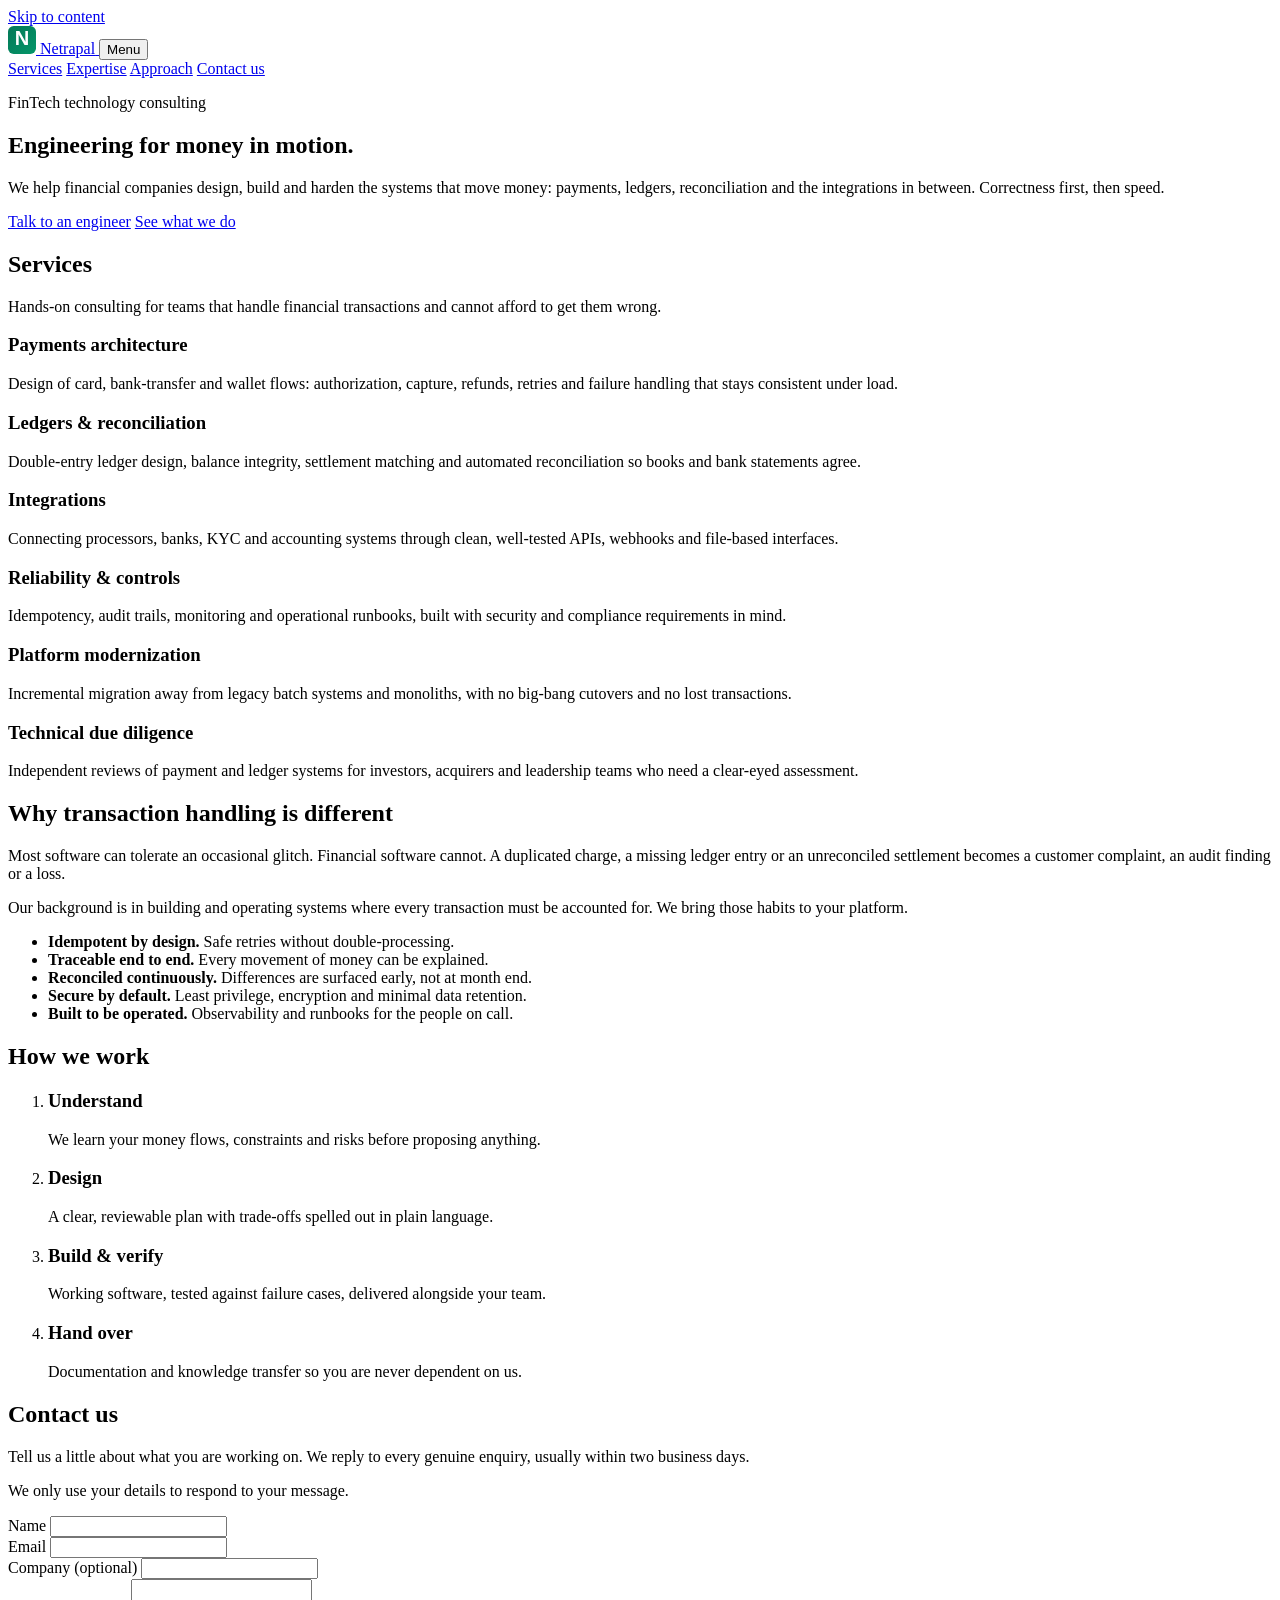
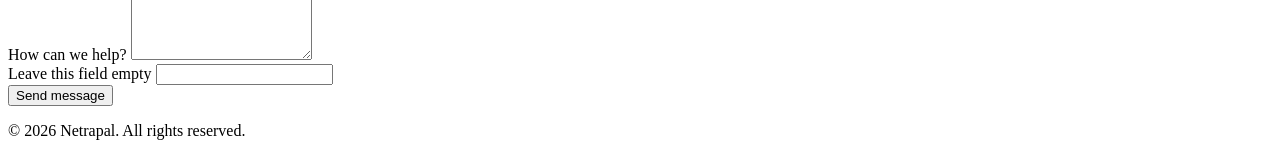
==== test/index.html @ bee2fdae "Claude gen site for desktop & mobile" ====
<!DOCTYPE html>
<html lang="en">
<head>
<meta charset="utf-8">
<meta name="viewport" content="width=device-width, initial-scale=1">
<title>Netrapal | FinTech Consulting for Payments &amp; Financial Transactions</title>
<meta name="description" content="Technology consulting for payments, ledgers and financial platforms. We design, build and harden systems that move money correctly.">
<meta name="theme-color" content="#0b2545">
<meta name="referrer" content="strict-origin-when-cross-origin">
<meta http-equiv="Content-Security-Policy" content="default-src 'none'; script-src 'self' https://challenges.cloudflare.com; style-src 'self'; img-src 'self' data:; connect-src 'self' https://challenges.cloudflare.com; frame-src https://challenges.cloudflare.com; form-action 'self'; base-uri 'self'">
<link rel="icon" href="/favicon.ico" sizes="32x32">
<link rel="icon" href="/favicon.svg" type="image/svg+xml">
<link rel="stylesheet" href="/styles.css">
<script src="/main.js" defer></script>
</head>
<body>
<a class="skip" href="#main">Skip to content</a>

<header class="site-header">
  <div class="container bar">
    <a class="brand" href="/" aria-label="Netrapal home">
      <img src="/favicon.svg" alt="" width="28" height="28">
      <span>Netrapal</span>
    </a>
    <button class="nav-toggle" type="button" aria-expanded="false" aria-controls="nav">Menu</button>
    <nav id="nav" class="nav" aria-label="Main">
      <a href="#services">Services</a>
      <a href="#expertise">Expertise</a>
      <a href="#approach">Approach</a>
      <a class="btn btn-small" href="#contact">Contact us</a>
    </nav>
  </div>
</header>

<main id="main">

  <section class="hero">
    <div class="container">
      <p class="eyebrow">FinTech technology consulting</p>
      <h1>Engineering for money in motion.</h1>
      <p class="lead">We help financial companies design, build and harden the systems that move money: payments, ledgers, reconciliation and the integrations in between. Correctness first, then speed.</p>
      <p class="cta-row">
        <a class="btn" href="#contact">Talk to an engineer</a>
        <a class="btn btn-ghost" href="#services">See what we do</a>
      </p>
    </div>
  </section>

  <section id="services" class="section">
    <div class="container">
      <h2>Services</h2>
      <p class="section-intro">Hands-on consulting for teams that handle financial transactions and cannot afford to get them wrong.</p>
      <div class="grid">
        <article class="card">
          <h3>Payments architecture</h3>
          <p>Design of card, bank-transfer and wallet flows: authorization, capture, refunds, retries and failure handling that stays consistent under load.</p>
        </article>
        <article class="card">
          <h3>Ledgers &amp; reconciliation</h3>
          <p>Double-entry ledger design, balance integrity, settlement matching and automated reconciliation so books and bank statements agree.</p>
        </article>
        <article class="card">
          <h3>Integrations</h3>
          <p>Connecting processors, banks, KYC and accounting systems through clean, well-tested APIs, webhooks and file-based interfaces.</p>
        </article>
        <article class="card">
          <h3>Reliability &amp; controls</h3>
          <p>Idempotency, audit trails, monitoring and operational runbooks, built with security and compliance requirements in mind.</p>
        </article>
        <article class="card">
          <h3>Platform modernization</h3>
          <p>Incremental migration away from legacy batch systems and monoliths, with no big-bang cutovers and no lost transactions.</p>
        </article>
        <article class="card">
          <h3>Technical due diligence</h3>
          <p>Independent reviews of payment and ledger systems for investors, acquirers and leadership teams who need a clear-eyed assessment.</p>
        </article>
      </div>
    </div>
  </section>

  <section id="expertise" class="section alt">
    <div class="container split">
      <div>
        <h2>Why transaction handling is different</h2>
        <p>Most software can tolerate an occasional glitch. Financial software cannot. A duplicated charge, a missing ledger entry or an unreconciled settlement becomes a customer complaint, an audit finding or a loss.</p>
        <p>Our background is in building and operating systems where every transaction must be accounted for. We bring those habits to your platform.</p>
      </div>
      <ul class="checks">
        <li><strong>Idempotent by design.</strong> Safe retries without double-processing.</li>
        <li><strong>Traceable end to end.</strong> Every movement of money can be explained.</li>
        <li><strong>Reconciled continuously.</strong> Differences are surfaced early, not at month end.</li>
        <li><strong>Secure by default.</strong> Least privilege, encryption and minimal data retention.</li>
        <li><strong>Built to be operated.</strong> Observability and runbooks for the people on call.</li>
      </ul>
    </div>
  </section>

  <section id="approach" class="section">
    <div class="container">
      <h2>How we work</h2>
      <ol class="steps">
        <li><h3>Understand</h3><p>We learn your money flows, constraints and risks before proposing anything.</p></li>
        <li><h3>Design</h3><p>A clear, reviewable plan with trade-offs spelled out in plain language.</p></li>
        <li><h3>Build &amp; verify</h3><p>Working software, tested against failure cases, delivered alongside your team.</p></li>
        <li><h3>Hand over</h3><p>Documentation and knowledge transfer so you are never dependent on us.</p></li>
      </ol>
    </div>
  </section>

  <section id="contact" class="section alt">
    <div class="container contact">
      <div>
        <h2>Contact us</h2>
        <p>Tell us a little about what you are working on. We reply to every genuine enquiry, usually within two business days.</p>
        <p class="muted">We only use your details to respond to your message.</p>
      </div>

      <form id="contact-form" class="form" action="/api/contact" method="post" novalidate>
        <div class="field">
          <label for="name">Name</label>
          <input id="name" name="name" type="text" autocomplete="name" maxlength="100" required>
        </div>
        <div class="field">
          <label for="email">Email</label>
          <input id="email" name="email" type="email" autocomplete="email" maxlength="254" required>
        </div>
        <div class="field">
          <label for="company">Company <span class="muted">(optional)</span></label>
          <input id="company" name="company" type="text" autocomplete="organization" maxlength="120">
        </div>
        <div class="field">
          <label for="message">How can we help?</label>
          <textarea id="message" name="message" rows="5" maxlength="4000" required></textarea>
        </div>

        <!-- Honeypot: hidden from people, tempting to bots -->
        <div class="hp" aria-hidden="true">
          <label for="website">Leave this field empty</label>
          <input id="website" name="website" type="text" tabindex="-1" autocomplete="off">
        </div>

        <!-- Turnstile loads on demand when the form is near the viewport.
             Replace the site key below with your own (see README). -->
        <div id="turnstile" data-sitekey="REPLACE_WITH_TURNSTILE_SITE_KEY"></div>

        <button class="btn" type="submit">Send message</button>
        <p id="form-status" class="status" role="status" aria-live="polite"></p>
        <noscript><p class="status error">The contact form needs JavaScript enabled. Please enable it and reload this page.</p></noscript>
      </form>
    </div>
  </section>

</main>

<footer class="site-footer">
  <div class="container">
    <p>&copy; <span id="year">2026</span> Netrapal. All rights reserved.</p>
  </div>
</footer>
</body>
</html>
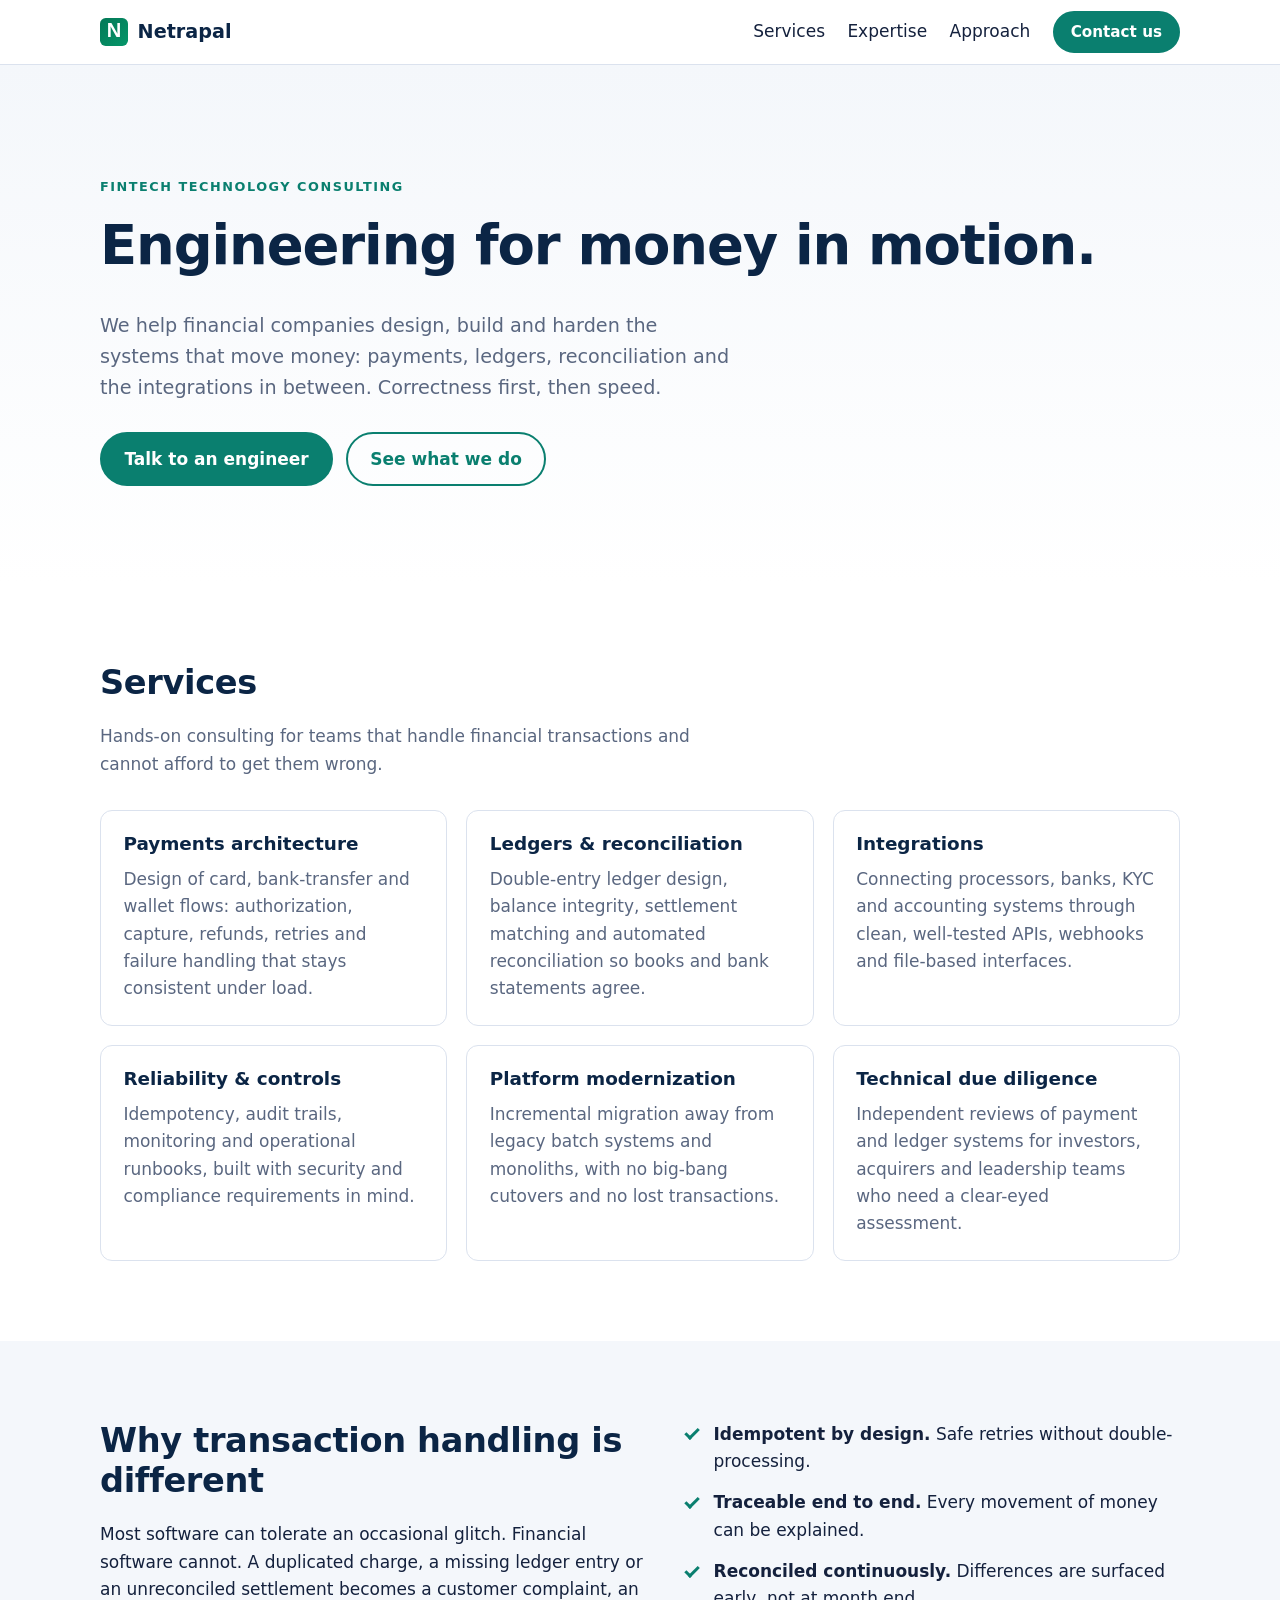
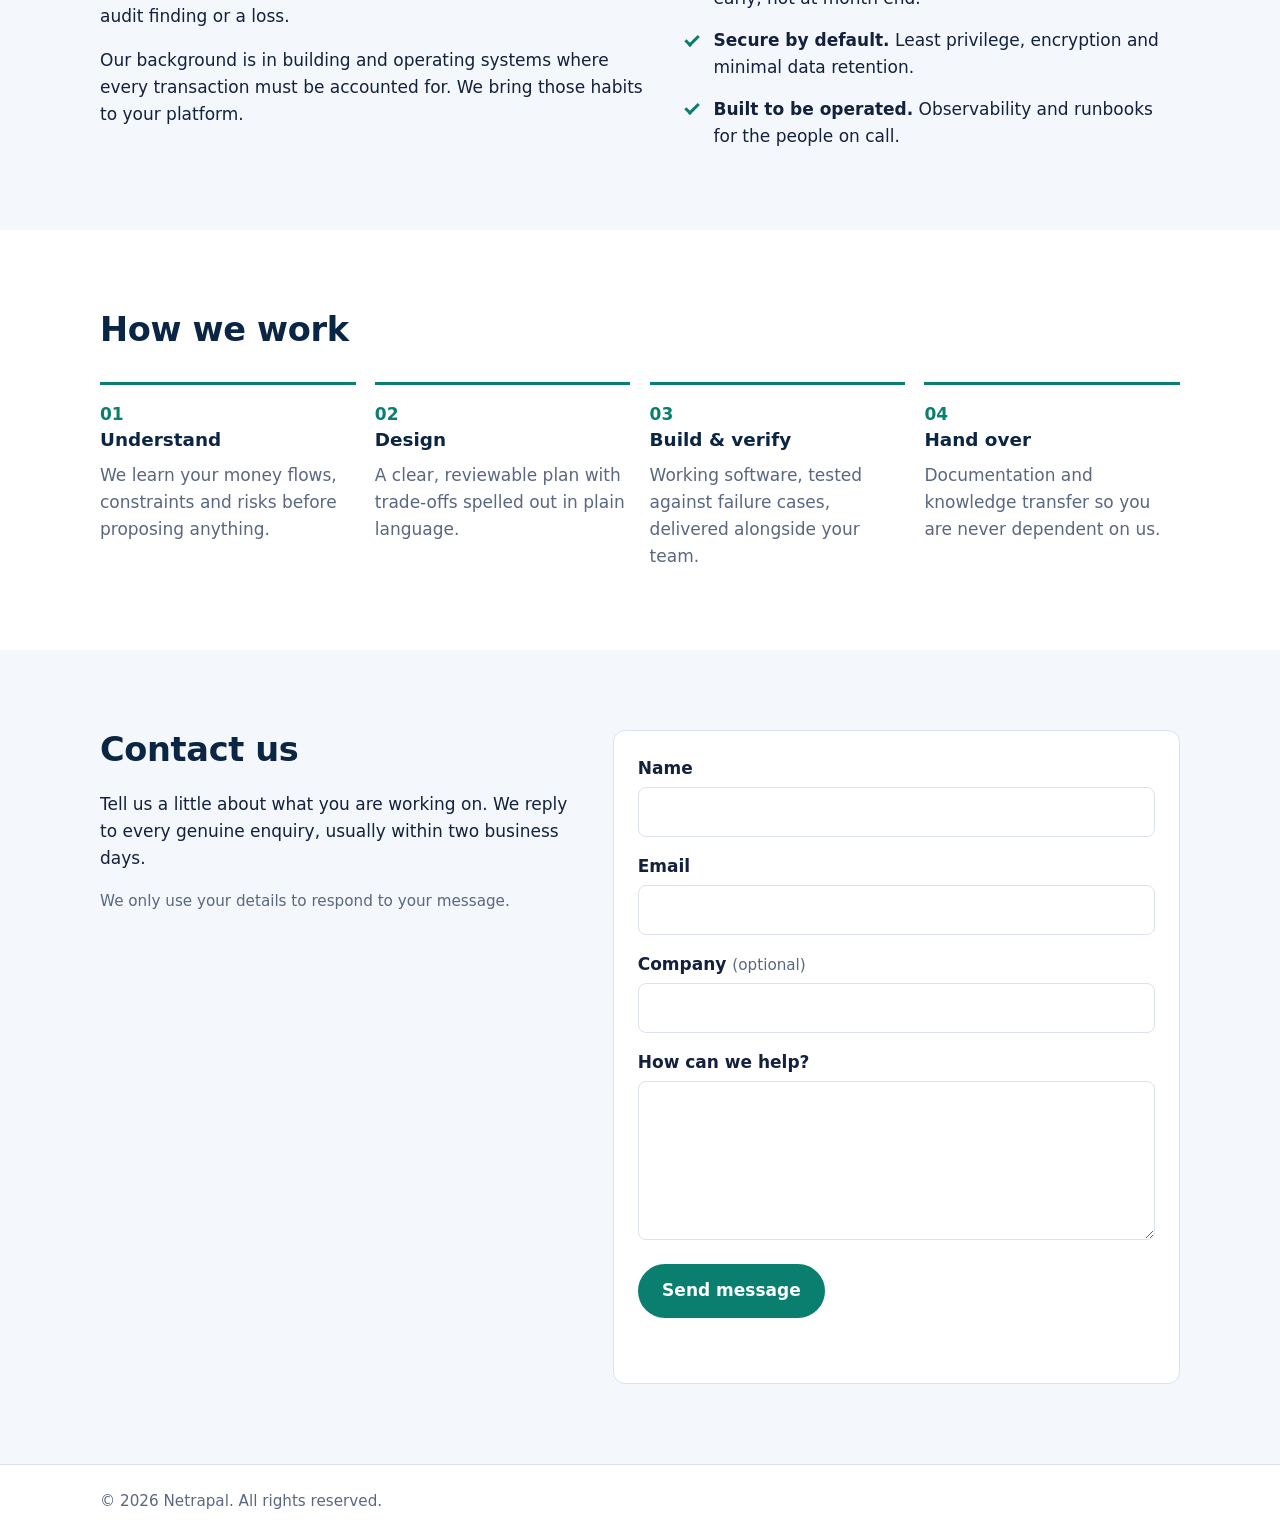
==== commit 32cf09ca: "Change to relative path" ====
--- a/test/index.html
+++ b/test/index.html
@@ -8,10 +8,10 @@
 <meta name="theme-color" content="#0b2545">
 <meta name="referrer" content="strict-origin-when-cross-origin">
 <meta http-equiv="Content-Security-Policy" content="default-src 'none'; script-src 'self' https://challenges.cloudflare.com; style-src 'self'; img-src 'self' data:; connect-src 'self' https://challenges.cloudflare.com; frame-src https://challenges.cloudflare.com; form-action 'self'; base-uri 'self'">
-<link rel="icon" href="/favicon.ico" sizes="32x32">
-<link rel="icon" href="/favicon.svg" type="image/svg+xml">
-<link rel="stylesheet" href="/styles.css">
-<script src="/main.js" defer></script>
+<link rel="icon" href="./favicon.ico" sizes="32x32">
+<link rel="icon" href="./favicon.svg" type="image/svg+xml">
+<link rel="stylesheet" href="./styles.css">
+<script src="./main.js" defer></script>
 </head>
 <body>
 <a class="skip" href="#main">Skip to content</a>
--- a/test/styles.css
+++ b/test/styles.css
@@ -0,0 +1,184 @@
+/* Netrapal: single stylesheet, system fonts, no external resources */
+
+:root {
+  --bg: #ffffff;
+  --bg-alt: #f4f7fb;
+  --text: #14213d;
+  --muted: #5a6780;
+  --border: #dbe2ee;
+  --brand: #0b2545;
+  --accent: #0a7f6f;
+  --accent-hover: #086658;
+  --on-accent: #ffffff;
+  --card: #ffffff;
+  --danger: #b3261e;
+  --radius: 12px;
+  --max: 1080px;
+}
+
+@media (prefers-color-scheme: dark) {
+  :root {
+    --bg: #0b1220;
+    --bg-alt: #101a2e;
+    --text: #e8edf7;
+    --muted: #9aa8c2;
+    --border: #243250;
+    --brand: #e8edf7;
+    --accent: #2bc4ad;
+    --accent-hover: #4fd8c3;
+    --on-accent: #06201b;
+    --card: #121d33;
+    --danger: #ff8a80;
+  }
+}
+
+*, *::before, *::after { box-sizing: border-box; }
+
+html { scroll-behavior: smooth; scroll-padding-top: 72px; }
+
+body {
+  margin: 0;
+  font-family: system-ui, -apple-system, "Segoe UI", Roboto, "Helvetica Neue", Arial, sans-serif;
+  font-size: 1.0625rem;
+  line-height: 1.6;
+  color: var(--text);
+  background: var(--bg);
+  -webkit-text-size-adjust: 100%;
+}
+
+img { max-width: 100%; height: auto; }
+
+h1, h2, h3 { line-height: 1.2; margin: 0 0 .6em; color: var(--brand); }
+h1 { font-size: clamp(2rem, 5vw + .5rem, 3.4rem); letter-spacing: -0.02em; }
+h2 { font-size: clamp(1.5rem, 2.5vw + .8rem, 2.1rem); letter-spacing: -0.01em; }
+h3 { font-size: 1.15rem; }
+p { margin: 0 0 1em; }
+
+a { color: var(--accent); }
+a:hover { color: var(--accent-hover); }
+
+:focus-visible { outline: 3px solid var(--accent); outline-offset: 2px; border-radius: 4px; }
+
+.container { width: min(100% - 2rem, var(--max)); margin-inline: auto; }
+
+.skip {
+  position: absolute; left: -999px; top: 0;
+  background: var(--accent); color: var(--on-accent);
+  padding: .6rem 1rem; z-index: 100;
+}
+.skip:focus { left: 0; }
+
+/* Header */
+.site-header {
+  position: sticky; top: 0; z-index: 50;
+  background: var(--bg);
+  border-bottom: 1px solid var(--border);
+}
+.bar { display: flex; align-items: center; justify-content: space-between; min-height: 64px; gap: 1rem; flex-wrap: wrap; }
+.brand { display: inline-flex; align-items: center; gap: .6rem; font-weight: 700; font-size: 1.2rem; color: var(--brand); text-decoration: none; }
+.nav { display: flex; align-items: center; gap: 1.4rem; }
+.nav a:not(.btn) { color: var(--text); text-decoration: none; font-weight: 500; }
+.nav a:not(.btn):hover { color: var(--accent); }
+
+.nav-toggle {
+  display: none;
+  font: inherit; font-weight: 600;
+  background: none; color: var(--text);
+  border: 1px solid var(--border); border-radius: 8px;
+  padding: .4rem .8rem; cursor: pointer;
+}
+
+/* Buttons */
+.btn {
+  display: inline-block;
+  font: inherit; font-weight: 600;
+  background: var(--accent); color: var(--on-accent);
+  border: 2px solid var(--accent); border-radius: 999px;
+  padding: .7rem 1.4rem;
+  text-decoration: none; cursor: pointer;
+  transition: background .15s, border-color .15s;
+}
+.btn:hover { background: var(--accent-hover); border-color: var(--accent-hover); color: var(--on-accent); }
+.btn:disabled { opacity: .6; cursor: not-allowed; }
+.btn-small { padding: .4rem 1rem; font-size: .95rem; }
+.btn-ghost { background: transparent; color: var(--accent); }
+.btn-ghost:hover { background: var(--accent); color: var(--on-accent); }
+
+/* Hero */
+.hero { padding: clamp(3rem, 9vw, 7rem) 0 clamp(2.5rem, 7vw, 5rem); background: linear-gradient(180deg, var(--bg-alt), var(--bg)); }
+.eyebrow { text-transform: uppercase; letter-spacing: .12em; font-size: .8rem; font-weight: 700; color: var(--accent); margin-bottom: 1rem; }
+.lead { font-size: 1.2rem; color: var(--muted); max-width: 40rem; }
+.cta-row { display: flex; gap: .8rem; flex-wrap: wrap; margin-top: 1.8rem; }
+
+/* Sections */
+.section { padding: clamp(3rem, 7vw, 5rem) 0; }
+.section.alt { background: var(--bg-alt); }
+.section-intro { color: var(--muted); max-width: 40rem; margin-bottom: 2rem; }
+.muted { color: var(--muted); font-size: .95rem; font-weight: 400; }
+
+.grid { display: grid; gap: 1.2rem; grid-template-columns: repeat(auto-fit, minmax(260px, 1fr)); }
+.card {
+  background: var(--card);
+  border: 1px solid var(--border);
+  border-radius: var(--radius);
+  padding: 1.4rem;
+}
+.card p { margin: 0; color: var(--muted); }
+
+.split { display: grid; gap: 2.5rem; grid-template-columns: 1fr; align-items: start; }
+.checks { list-style: none; margin: 0; padding: 0; display: grid; gap: .9rem; }
+.checks li { padding-left: 1.8rem; position: relative; }
+.checks li::before {
+  content: ""; position: absolute; left: 0; top: .45em;
+  width: .9rem; height: .5rem;
+  border-left: 3px solid var(--accent); border-bottom: 3px solid var(--accent);
+  transform: rotate(-45deg);
+}
+
+.steps { list-style: none; margin: 2rem 0 0; padding: 0; display: grid; gap: 1.2rem; grid-template-columns: repeat(auto-fit, minmax(220px, 1fr)); counter-reset: step; }
+.steps li { counter-increment: step; border-top: 3px solid var(--accent); padding-top: 1rem; }
+.steps li::before { content: "0" counter(step); font-weight: 700; color: var(--accent); }
+.steps p { color: var(--muted); margin: 0; }
+
+/* Contact */
+.contact { display: grid; gap: 2.5rem; grid-template-columns: 1fr; }
+.form { background: var(--card); border: 1px solid var(--border); border-radius: var(--radius); padding: 1.5rem; }
+.field { margin-bottom: 1rem; }
+.field label { display: block; font-weight: 600; margin-bottom: .3rem; }
+input[type="text"], input[type="email"], textarea {
+  width: 100%;
+  font: inherit; color: var(--text);
+  background: var(--bg);
+  border: 1px solid var(--border); border-radius: 8px;
+  padding: .65rem .8rem;
+}
+textarea { resize: vertical; min-height: 8rem; }
+input:focus, textarea:focus { border-color: var(--accent); }
+.hp { position: absolute; left: -9999px; width: 1px; height: 1px; overflow: hidden; }
+#turnstile { min-height: 0; margin: 0 0 1rem; }
+.status { margin: 1rem 0 0; font-weight: 500; min-height: 1.5em; }
+.status.ok { color: var(--accent); }
+.status.error { color: var(--danger); }
+
+/* Footer */
+.site-footer { border-top: 1px solid var(--border); padding: 1.5rem 0; color: var(--muted); font-size: .95rem; }
+.site-footer p { margin: 0; }
+
+/* Larger screens */
+@media (min-width: 800px) {
+  .split { grid-template-columns: 1.1fr 1fr; }
+  .contact { grid-template-columns: 1fr 1.2fr; }
+}
+
+/* Mobile nav (only collapses when JS is available) */
+@media (max-width: 680px) {
+  .js .nav-toggle { display: inline-block; }
+  .js .nav { display: none; width: 100%; flex-direction: column; align-items: flex-start; gap: .8rem; padding: .5rem 0 1rem; }
+  .js .nav.open { display: flex; }
+  .nav { width: 100%; flex-wrap: wrap; gap: .8rem 1.2rem; padding-bottom: .8rem; }
+}
+
+@media (prefers-reduced-motion: reduce) {
+  html { scroll-behavior: auto; }
+  .btn { transition: none; }
+}
